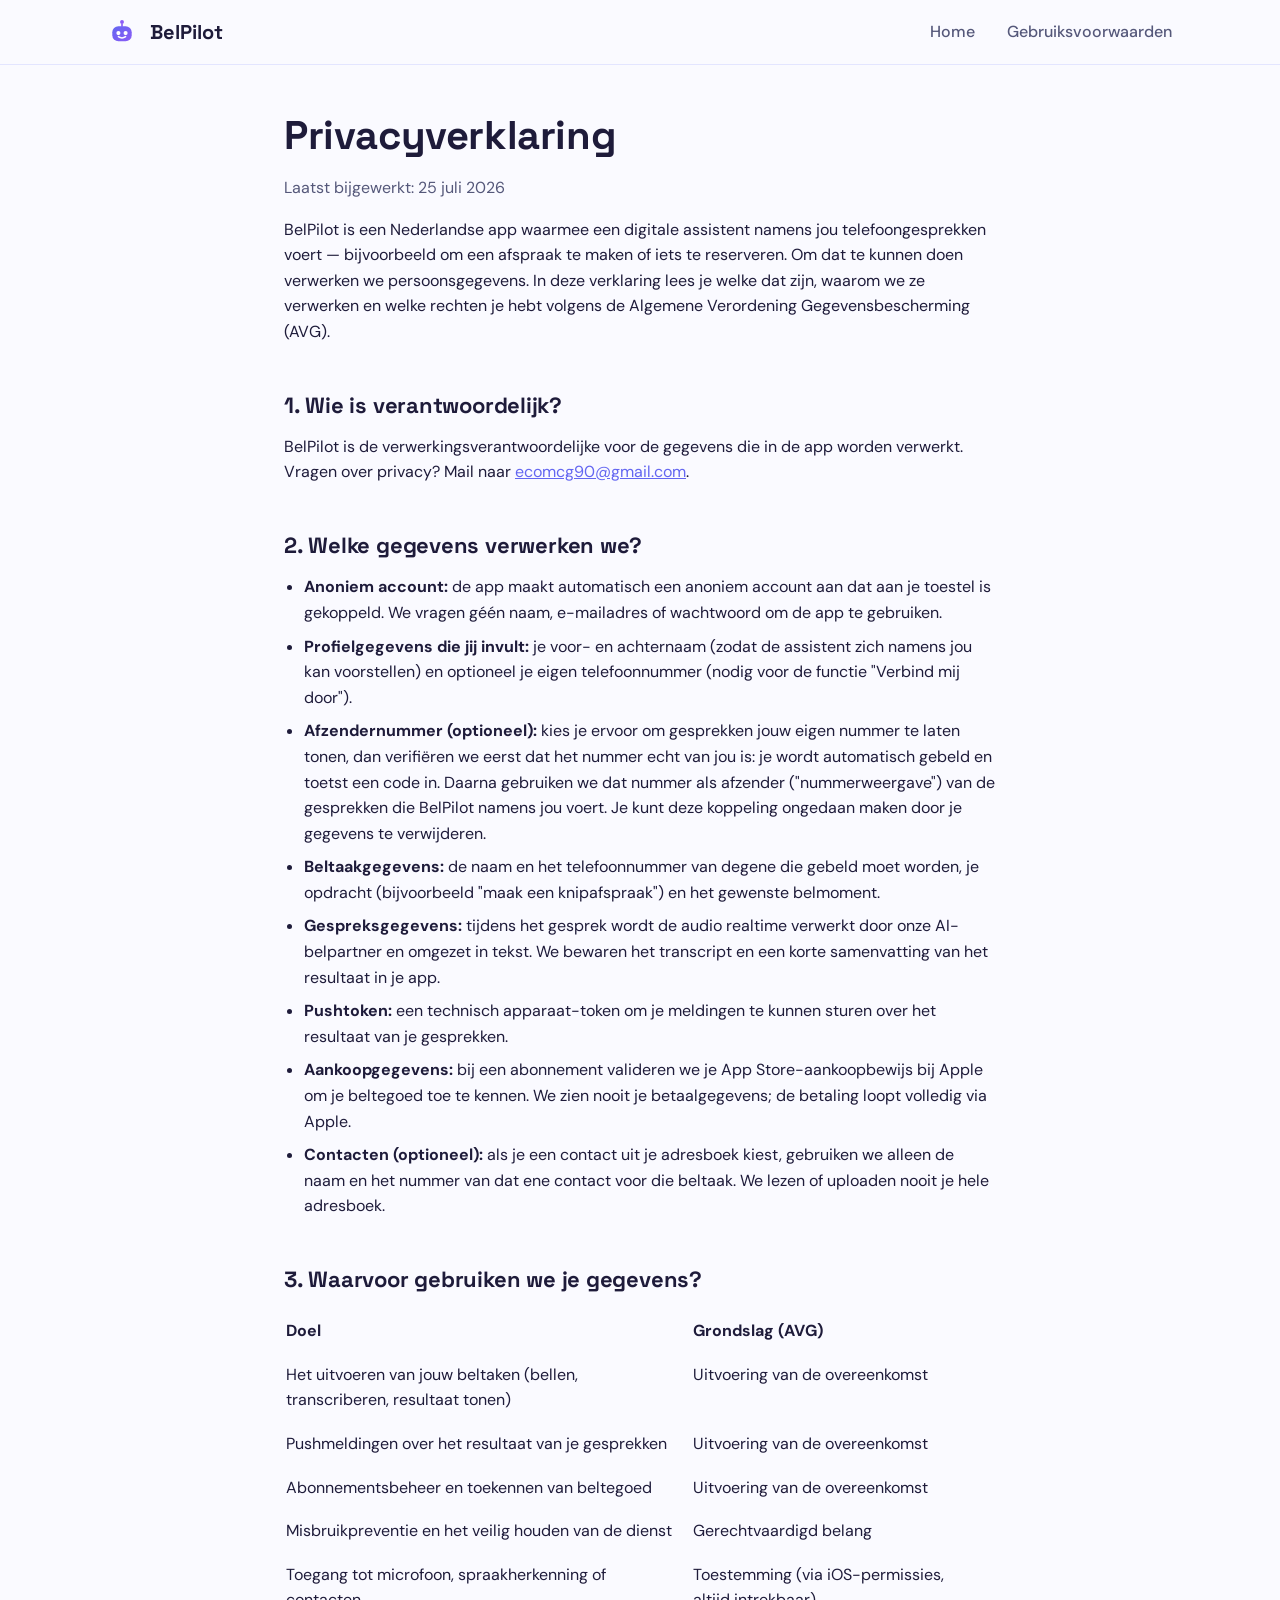
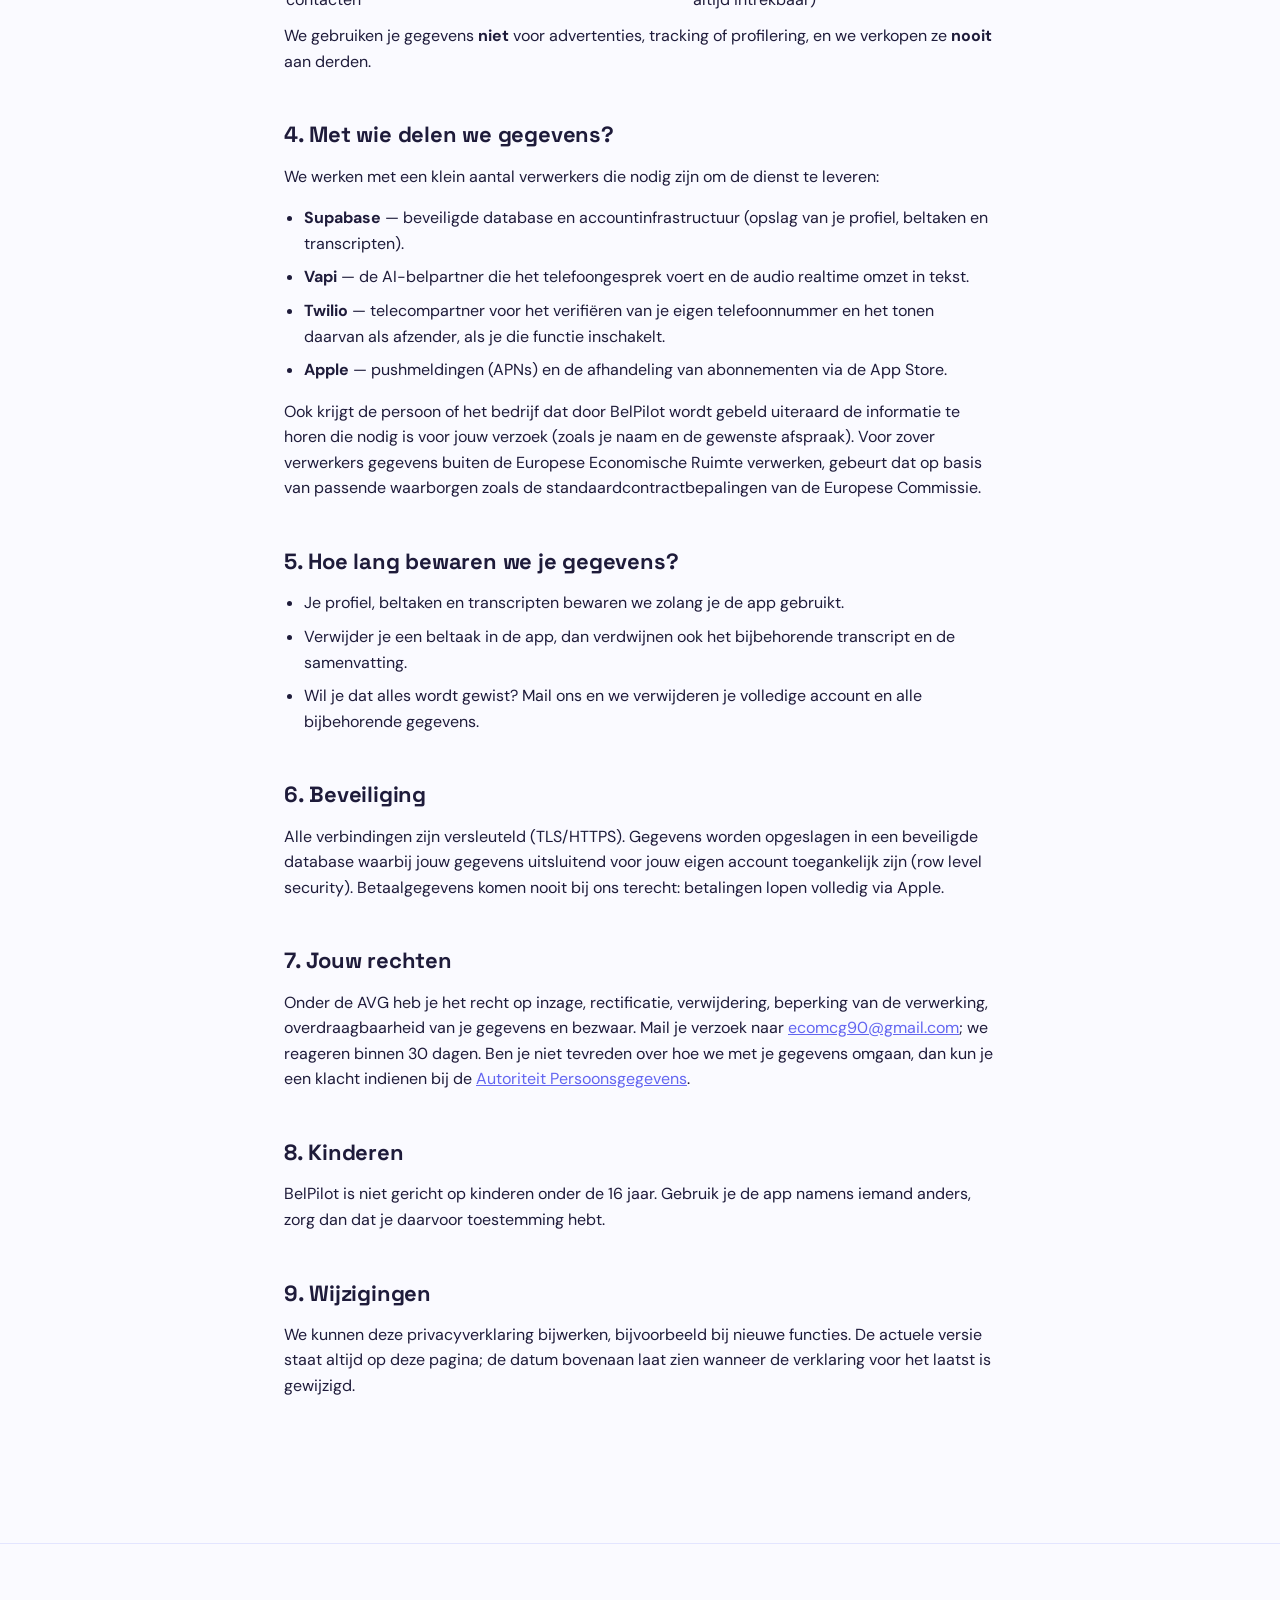
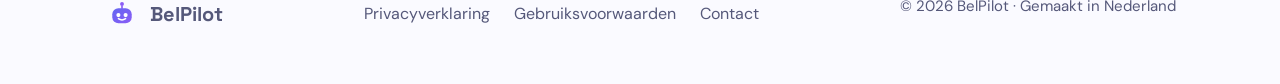
==== privacy.html @ 825c0ceb "BelPilot-website: premium one-pager (licht thema) + privacy en voorwaarden Co-Authored-By: Claude Fa" ====
<!DOCTYPE html>
<html lang="nl">
<head>
  <meta charset="utf-8">
  <meta name="viewport" content="width=device-width, initial-scale=1">
  <title>Privacyverklaring — BelPilot</title>
  <meta name="description" content="Privacyverklaring van BelPilot: welke gegevens we verwerken, waarom, hoe lang, en welke rechten je hebt onder de AVG.">
  <link rel="icon" type="image/svg+xml" href="logo.svg">
  <link rel="preconnect" href="https://fonts.googleapis.com">
  <link rel="preconnect" href="https://fonts.gstatic.com" crossorigin>
  <link href="https://fonts.googleapis.com/css2?family=DM+Sans:wght@400;500;700&family=Space+Grotesk:wght@500;600;700&display=swap" rel="stylesheet">
  <link rel="stylesheet" href="style.css">
</head>
<body>

<header class="nav">
  <div class="container nav-inner">
    <a class="merk" href="index.html">
      <img src="logo.svg" alt="" width="36" height="36">
      BelPilot
    </a>
    <nav class="nav-links" aria-label="Hoofdnavigatie">
      <a href="index.html">Home</a>
      <a href="voorwaarden.html">Gebruiksvoorwaarden</a>
    </nav>
  </div>
</header>

<main class="juridisch">
  <h1>Privacyverklaring</h1>
  <p class="bijgewerkt">Laatst bijgewerkt: 25 juli 2026</p>

  <p>BelPilot is een Nederlandse app waarmee een digitale assistent namens jou telefoongesprekken voert — bijvoorbeeld om een afspraak te maken of iets te reserveren. Om dat te kunnen doen verwerken we persoonsgegevens. In deze verklaring lees je welke dat zijn, waarom we ze verwerken en welke rechten je hebt volgens de Algemene Verordening Gegevensbescherming (AVG).</p>

  <h2>1. Wie is verantwoordelijk?</h2>
  <p>BelPilot is de verwerkingsverantwoordelijke voor de gegevens die in de app worden verwerkt. Vragen over privacy? Mail naar <a href="mailto:ecomcg90@gmail.com">ecomcg90@gmail.com</a>.</p>

  <h2>2. Welke gegevens verwerken we?</h2>
  <ul>
    <li><strong>Anoniem account:</strong> de app maakt automatisch een anoniem account aan dat aan je toestel is gekoppeld. We vragen géén naam, e-mailadres of wachtwoord om de app te gebruiken.</li>
    <li><strong>Profielgegevens die jij invult:</strong> je voor- en achternaam (zodat de assistent zich namens jou kan voorstellen) en optioneel je eigen telefoonnummer (nodig voor de functie "Verbind mij door").</li>
    <li><strong>Afzendernummer (optioneel):</strong> kies je ervoor om gesprekken jouw eigen nummer te laten tonen, dan verifiëren we eerst dat het nummer echt van jou is: je wordt automatisch gebeld en toetst een code in. Daarna gebruiken we dat nummer als afzender ("nummerweergave") van de gesprekken die BelPilot namens jou voert. Je kunt deze koppeling ongedaan maken door je gegevens te verwijderen.</li>
    <li><strong>Beltaakgegevens:</strong> de naam en het telefoonnummer van degene die gebeld moet worden, je opdracht (bijvoorbeeld "maak een knipafspraak") en het gewenste belmoment.</li>
    <li><strong>Gespreksgegevens:</strong> tijdens het gesprek wordt de audio realtime verwerkt door onze AI-belpartner en omgezet in tekst. We bewaren het transcript en een korte samenvatting van het resultaat in je app.</li>
    <li><strong>Pushtoken:</strong> een technisch apparaat-token om je meldingen te kunnen sturen over het resultaat van je gesprekken.</li>
    <li><strong>Aankoopgegevens:</strong> bij een abonnement valideren we je App Store-aankoopbewijs bij Apple om je beltegoed toe te kennen. We zien nooit je betaalgegevens; de betaling loopt volledig via Apple.</li>
    <li><strong>Contacten (optioneel):</strong> als je een contact uit je adresboek kiest, gebruiken we alleen de naam en het nummer van dat ene contact voor die beltaak. We lezen of uploaden nooit je hele adresboek.</li>
  </ul>

  <h2>3. Waarvoor gebruiken we je gegevens?</h2>
  <table>
    <tr><th>Doel</th><th>Grondslag (AVG)</th></tr>
    <tr><td>Het uitvoeren van jouw beltaken (bellen, transcriberen, resultaat tonen)</td><td>Uitvoering van de overeenkomst</td></tr>
    <tr><td>Pushmeldingen over het resultaat van je gesprekken</td><td>Uitvoering van de overeenkomst</td></tr>
    <tr><td>Abonnementsbeheer en toekennen van beltegoed</td><td>Uitvoering van de overeenkomst</td></tr>
    <tr><td>Misbruikpreventie en het veilig houden van de dienst</td><td>Gerechtvaardigd belang</td></tr>
    <tr><td>Toegang tot microfoon, spraakherkenning of contacten</td><td>Toestemming (via iOS-permissies, altijd intrekbaar)</td></tr>
  </table>
  <p>We gebruiken je gegevens <strong>niet</strong> voor advertenties, tracking of profilering, en we verkopen ze <strong>nooit</strong> aan derden.</p>

  <h2>4. Met wie delen we gegevens?</h2>
  <p>We werken met een klein aantal verwerkers die nodig zijn om de dienst te leveren:</p>
  <ul>
    <li><strong>Supabase</strong> — beveiligde database en accountinfrastructuur (opslag van je profiel, beltaken en transcripten).</li>
    <li><strong>Vapi</strong> — de AI-belpartner die het telefoongesprek voert en de audio realtime omzet in tekst.</li>
    <li><strong>Twilio</strong> — telecompartner voor het verifiëren van je eigen telefoonnummer en het tonen daarvan als afzender, als je die functie inschakelt.</li>
    <li><strong>Apple</strong> — pushmeldingen (APNs) en de afhandeling van abonnementen via de App Store.</li>
  </ul>
  <p>Ook krijgt de persoon of het bedrijf dat door BelPilot wordt gebeld uiteraard de informatie te horen die nodig is voor jouw verzoek (zoals je naam en de gewenste afspraak). Voor zover verwerkers gegevens buiten de Europese Economische Ruimte verwerken, gebeurt dat op basis van passende waarborgen zoals de standaardcontractbepalingen van de Europese Commissie.</p>

  <h2>5. Hoe lang bewaren we je gegevens?</h2>
  <ul>
    <li>Je profiel, beltaken en transcripten bewaren we zolang je de app gebruikt.</li>
    <li>Verwijder je een beltaak in de app, dan verdwijnen ook het bijbehorende transcript en de samenvatting.</li>
    <li>Wil je dat alles wordt gewist? Mail ons en we verwijderen je volledige account en alle bijbehorende gegevens.</li>
  </ul>

  <h2>6. Beveiliging</h2>
  <p>Alle verbindingen zijn versleuteld (TLS/HTTPS). Gegevens worden opgeslagen in een beveiligde database waarbij jouw gegevens uitsluitend voor jouw eigen account toegankelijk zijn (row level security). Betaalgegevens komen nooit bij ons terecht: betalingen lopen volledig via Apple.</p>

  <h2>7. Jouw rechten</h2>
  <p>Onder de AVG heb je het recht op inzage, rectificatie, verwijdering, beperking van de verwerking, overdraagbaarheid van je gegevens en bezwaar. Mail je verzoek naar <a href="mailto:ecomcg90@gmail.com">ecomcg90@gmail.com</a>; we reageren binnen 30 dagen. Ben je niet tevreden over hoe we met je gegevens omgaan, dan kun je een klacht indienen bij de <a href="https://www.autoriteitpersoonsgegevens.nl" rel="noopener">Autoriteit Persoonsgegevens</a>.</p>

  <h2>8. Kinderen</h2>
  <p>BelPilot is niet gericht op kinderen onder de 16 jaar. Gebruik je de app namens iemand anders, zorg dan dat je daarvoor toestemming hebt.</p>

  <h2>9. Wijzigingen</h2>
  <p>We kunnen deze privacyverklaring bijwerken, bijvoorbeeld bij nieuwe functies. De actuele versie staat altijd op deze pagina; de datum bovenaan laat zien wanneer de verklaring voor het laatst is gewijzigd.</p>
</main>

<footer class="voet">
  <div class="container voet-inner">
    <a class="merk" href="index.html">
      <img src="logo.svg" alt="" width="36" height="36">
      BelPilot
    </a>
    <nav aria-label="Voettekst">
      <a href="privacy.html">Privacyverklaring</a>
      <a href="voorwaarden.html">Gebruiksvoorwaarden</a>
      <a href="mailto:ecomcg90@gmail.com">Contact</a>
    </nav>
    <p class="copy">&copy; 2026 BelPilot &middot; Gemaakt in Nederland</p>
  </div>
</footer>

</body>
</html>
---- style.css ----
/* BelBuddy huisstijl — tokens uit de app (AI-Fris): indigo/violet, licht, flat. */
:root {
  --primair: #6366f1;
  --secundair: #8b5cf6;
  --achtergrond: #fafaff;
  --oppervlak: #ffffff;
  --tekst: #1e1b3a;
  --tekst-zacht: #55587a;
  --rand: #e3e5ff;
  --succes: #10b981;
  --ring: #6366f1;
  --radius: 16px;
  --schaduw: 0 3px 12px rgba(99, 102, 241, .10);
  --space-1: 4px; --space-2: 8px; --space-3: 16px; --space-4: 24px;
  --space-5: 32px; --space-6: 48px; --space-7: 64px; --space-8: 96px;
}

* { box-sizing: border-box; }
html { scroll-behavior: smooth; }
@media (prefers-reduced-motion: reduce) {
  html { scroll-behavior: auto; }
  *, *::before, *::after { animation: none !important; transition: none !important; }
}

body {
  margin: 0;
  font-family: "DM Sans", system-ui, -apple-system, "Segoe UI", sans-serif;
  font-size: 16px;
  line-height: 1.6;
  color: var(--tekst);
  background: var(--achtergrond);
  -webkit-text-size-adjust: 100%;
}

h1, h2, h3 {
  font-family: "Space Grotesk", "DM Sans", system-ui, sans-serif;
  line-height: 1.15;
  margin: 0 0 var(--space-3);
  letter-spacing: -.01em;
}
h1 { font-size: clamp(2rem, 5vw, 3.25rem); font-weight: 700; }
h2 { font-size: clamp(1.5rem, 3.5vw, 2.25rem); font-weight: 700; }
h3 { font-size: 1.125rem; font-weight: 600; }
p { margin: 0 0 var(--space-3); }
a { color: var(--primair); }
a:focus-visible, button:focus-visible, summary:focus-visible {
  outline: 3px solid var(--ring);
  outline-offset: 2px;
  border-radius: 6px;
}
img, svg { max-width: 100%; height: auto; }

.container { max-width: 1120px; margin: 0 auto; padding: 0 var(--space-4); }
.sectie { padding: var(--space-7) 0; }
.sectie-kop { max-width: 640px; margin: 0 auto var(--space-6); text-align: center; }
.sectie-kop p { color: var(--tekst-zacht); }

/* Navigatie */
.nav {
  position: sticky; top: 0; z-index: 40;
  background: rgba(250, 250, 255, .92);
  backdrop-filter: blur(8px);
  border-bottom: 1px solid var(--rand);
}
.nav-inner {
  display: flex; align-items: center; gap: var(--space-4);
  min-height: 64px;
}
.merk {
  display: flex; align-items: center; gap: 10px;
  font-family: "Space Grotesk", sans-serif; font-weight: 700; font-size: 1.25rem;
  color: var(--tekst); text-decoration: none;
}
.merk img { width: 36px; height: 36px; }
.nav-links { display: none; gap: var(--space-4); margin-left: auto; }
.nav-links a {
  color: var(--tekst-zacht); text-decoration: none; font-weight: 500;
  padding: 10px 4px; min-height: 44px; display: inline-flex; align-items: center;
}
.nav-links a:hover { color: var(--primair); }
@media (min-width: 768px) { .nav-links { display: flex; } }

/* Knoppen */
.knop {
  display: inline-flex; align-items: center; justify-content: center; gap: 8px;
  min-height: 48px; padding: 12px 24px;
  border-radius: 999px; border: 0;
  font: inherit; font-weight: 700; text-decoration: none;
  cursor: pointer; transition: background-color .18s ease, color .18s ease;
}
.knop-primair { background: var(--primair); color: #fff; }
.knop-primair:hover { background: #4f52e0; }
.knop-secundair {
  background: var(--oppervlak); color: var(--primair);
  border: 1.5px solid var(--rand);
}
.knop-secundair:hover { border-color: var(--primair); }

/* Hero */
.hero { padding: var(--space-7) 0 var(--space-8); }
.hero-grid { display: grid; gap: var(--space-6); align-items: center; }
@media (min-width: 900px) { .hero-grid { grid-template-columns: 1.1fr .9fr; } }
.hero p.intro { font-size: 1.25rem; color: var(--tekst-zacht); max-width: 34em; }
.hero-cta { display: flex; flex-wrap: wrap; gap: var(--space-3); margin-top: var(--space-4); }
.hero-noot { margin-top: var(--space-3); color: var(--tekst-zacht); font-size: .9375rem; }
.accent { color: var(--primair); }

/* Telefoonmodel */
.telefoon-wrap { display: flex; justify-content: center; }
.telefoon {
  width: min(320px, 82vw);
  border: 10px solid var(--tekst);
  border-radius: 44px;
  background: var(--achtergrond);
  box-shadow: var(--schaduw);
  padding: 22px 14px 18px;
}
.telefoon-kop { display: flex; align-items: center; gap: 10px; margin-bottom: 14px; }
.telefoon-kop img { width: 30px; height: 30px; }
.telefoon-kop strong { font-family: "Space Grotesk", sans-serif; }
.taak {
  background: var(--oppervlak); border-radius: 14px;
  padding: 12px 14px; margin-bottom: 10px;
  box-shadow: var(--schaduw);
  display: flex; gap: 10px; align-items: center;
  font-size: .875rem;
}
.taak .stip { flex: none; width: 34px; height: 34px; border-radius: 50%; display: grid; place-items: center; }
.taak .stip svg { width: 18px; height: 18px; }
.taak small { display: block; color: var(--tekst-zacht); }
.stip-actief { background: #eef0ff; color: var(--primair); }
.stip-gelukt { background: #e7f8f1; color: var(--succes); }
.stip-gepland { background: #f3efff; color: var(--secundair); }

/* Kaarten */
.kaart-grid { display: grid; gap: var(--space-4); }
@media (min-width: 640px) { .kaart-grid { grid-template-columns: repeat(2, 1fr); } }
@media (min-width: 1024px) { .kaart-grid-3 { grid-template-columns: repeat(3, 1fr); } }
.kaart {
  background: var(--oppervlak);
  border: 1px solid var(--rand);
  border-radius: var(--radius);
  padding: var(--space-4);
}
.kaart .icoon {
  width: 44px; height: 44px; border-radius: 12px;
  background: #eef0ff; color: var(--primair);
  display: grid; place-items: center; margin-bottom: var(--space-3);
}
.kaart .icoon svg { width: 22px; height: 22px; }
.kaart p { color: var(--tekst-zacht); margin: 0; }

/* Stappen */
.stap { text-align: center; }
.stap .nummer {
  width: 44px; height: 44px; margin: 0 auto var(--space-3);
  border-radius: 50%; background: var(--primair); color: #fff;
  display: grid; place-items: center;
  font-family: "Space Grotesk", sans-serif; font-weight: 700; font-size: 1.125rem;
}
.stap p { color: var(--tekst-zacht); }

/* Prijzen */
.prijs-kaart { display: flex; flex-direction: column; }
.prijs-kaart.populair { border: 2px solid var(--primair); position: relative; }
.prijs-chip {
  position: absolute; top: -14px; left: 50%; transform: translateX(-50%);
  background: var(--primair); color: #fff;
  font-size: .8125rem; font-weight: 700;
  padding: 4px 14px; border-radius: 999px;
}
.prijs { font-family: "Space Grotesk", sans-serif; font-size: 2rem; font-weight: 700; }
.prijs small { font-size: 1rem; font-weight: 500; color: var(--tekst-zacht); }
.prijs-kaart ul { list-style: none; padding: 0; margin: 0 0 var(--space-4); }
.prijs-kaart li { display: flex; gap: 10px; align-items: flex-start; padding: 6px 0; color: var(--tekst-zacht); }
.prijs-kaart li svg { flex: none; width: 20px; height: 20px; color: var(--succes); margin-top: 3px; }
.prijs-noot { text-align: center; color: var(--tekst-zacht); font-size: .9375rem; max-width: 640px; margin: var(--space-4) auto 0; }

/* FAQ */
.faq { max-width: 720px; margin: 0 auto; }
.faq details {
  background: var(--oppervlak); border: 1px solid var(--rand);
  border-radius: var(--radius); margin-bottom: var(--space-3);
}
.faq summary {
  cursor: pointer; font-weight: 600; padding: var(--space-3) var(--space-4);
  min-height: 44px; display: flex; align-items: center; justify-content: space-between; gap: var(--space-3);
  list-style: none;
}
.faq summary::-webkit-details-marker { display: none; }
.faq summary::after {
  content: ""; flex: none; width: 10px; height: 10px;
  border-right: 2px solid var(--tekst-zacht); border-bottom: 2px solid var(--tekst-zacht);
  transform: rotate(45deg); transition: transform .18s ease;
}
.faq details[open] summary::after { transform: rotate(-135deg); }
.faq details p { padding: 0 var(--space-4) var(--space-4); margin: 0; color: var(--tekst-zacht); }

/* Slot-CTA */
.slot {
  background: linear-gradient(135deg, var(--primair), var(--secundair));
  border-radius: 24px; color: #fff; text-align: center;
  padding: var(--space-7) var(--space-4);
}
.slot h2 { color: #fff; }
.slot p { color: rgba(255, 255, 255, .9); max-width: 36em; margin-inline: auto; }
.slot .knop { background: #fff; color: var(--primair); }
.slot .knop:hover { background: #eef0ff; }

/* Voettekst */
.voet { border-top: 1px solid var(--rand); padding: var(--space-6) 0; margin-top: var(--space-7); }
.voet-inner { display: flex; flex-wrap: wrap; gap: var(--space-4); align-items: center; justify-content: space-between; }
.voet nav { display: flex; flex-wrap: wrap; gap: var(--space-4); }
.voet a { color: var(--tekst-zacht); text-decoration: none; min-height: 44px; display: inline-flex; align-items: center; }
.voet a:hover { color: var(--primair); }
.voet .copy { color: var(--tekst-zacht); font-size: .9375rem; }

/* Juridische pagina's */
.juridisch { max-width: 760px; margin: 0 auto; padding: var(--space-6) var(--space-4) var(--space-7); }
.juridisch h1 { font-size: clamp(1.75rem, 4vw, 2.5rem); }
.juridisch h2 { font-size: 1.375rem; margin-top: var(--space-6); }
.juridisch .bijgewerkt { color: var(--tekst-zacht); }
.juridisch ul { padding-left: 1.25em; }
.juridisch li { margin-bottom: var(--space-2); }
.juridisch td, .juridisch th { text-align: left; padding: 8px 12px 8px 0; vertical-align: top; }
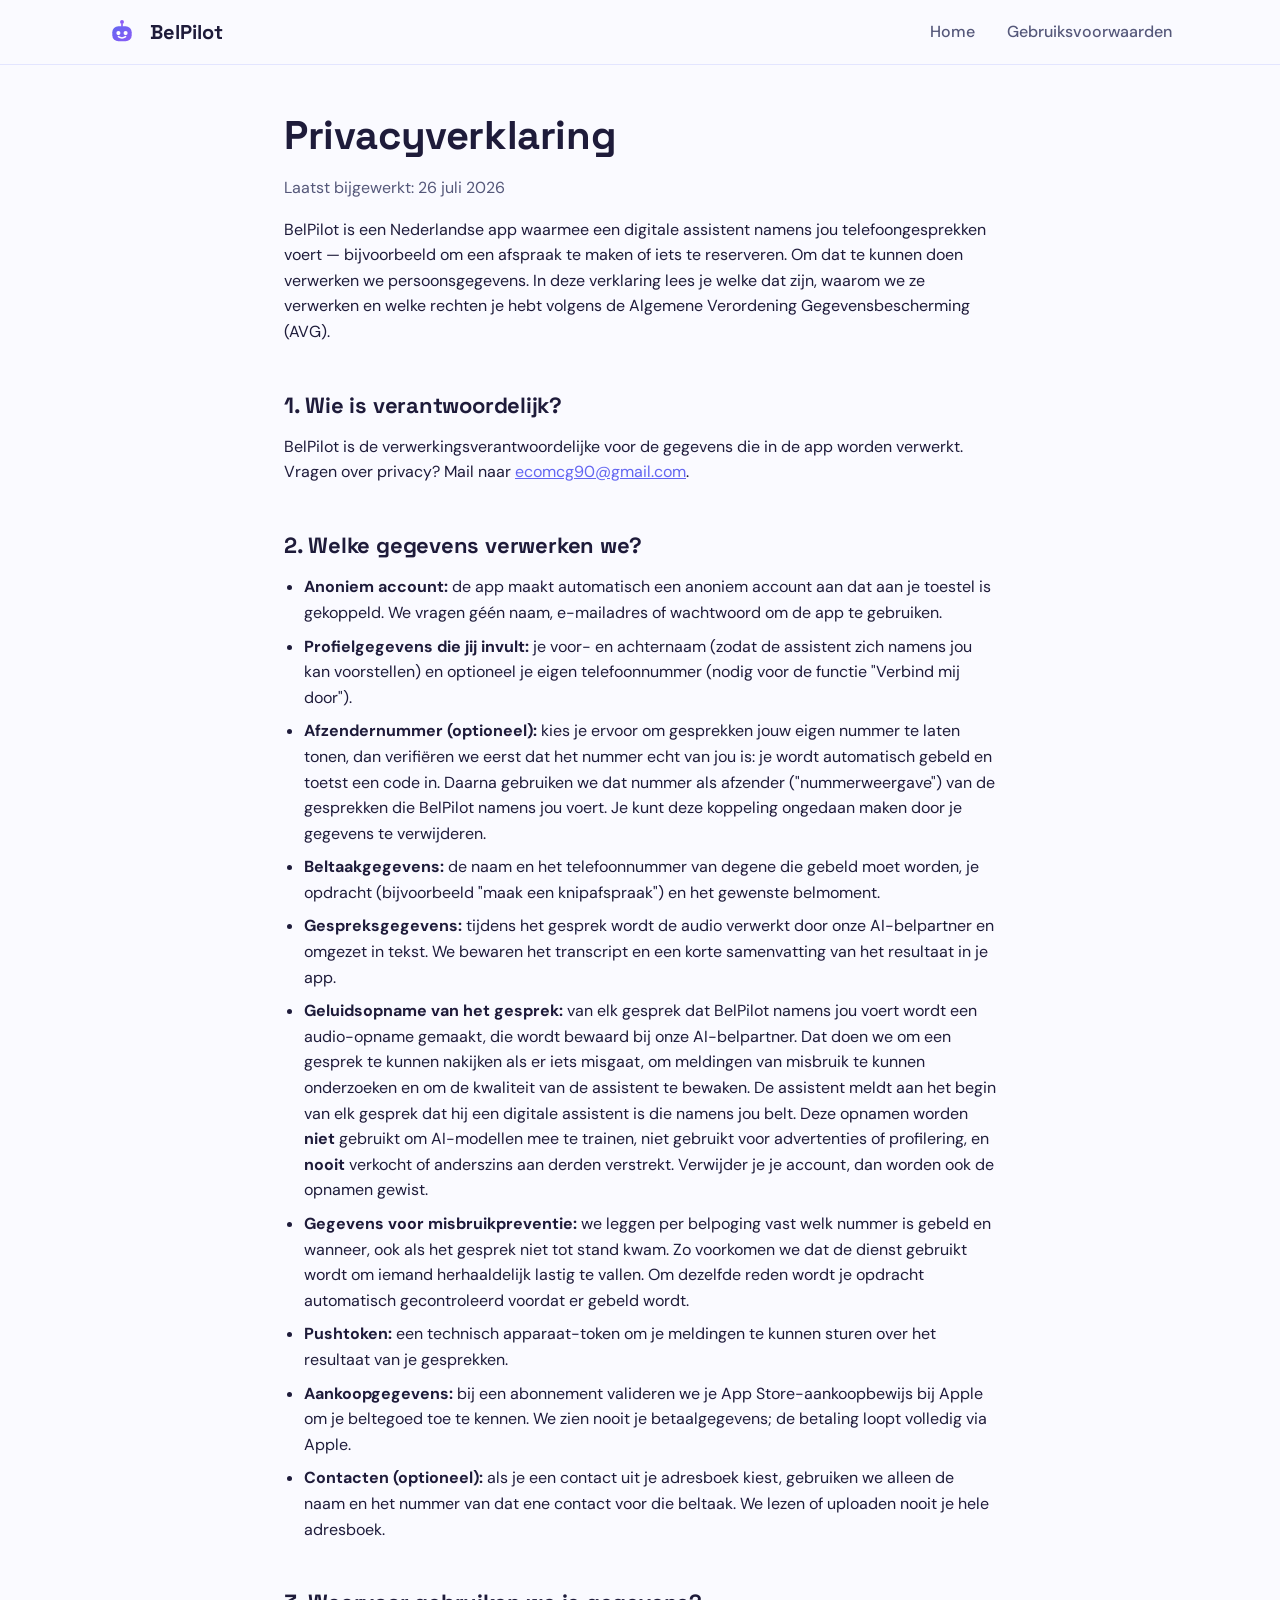
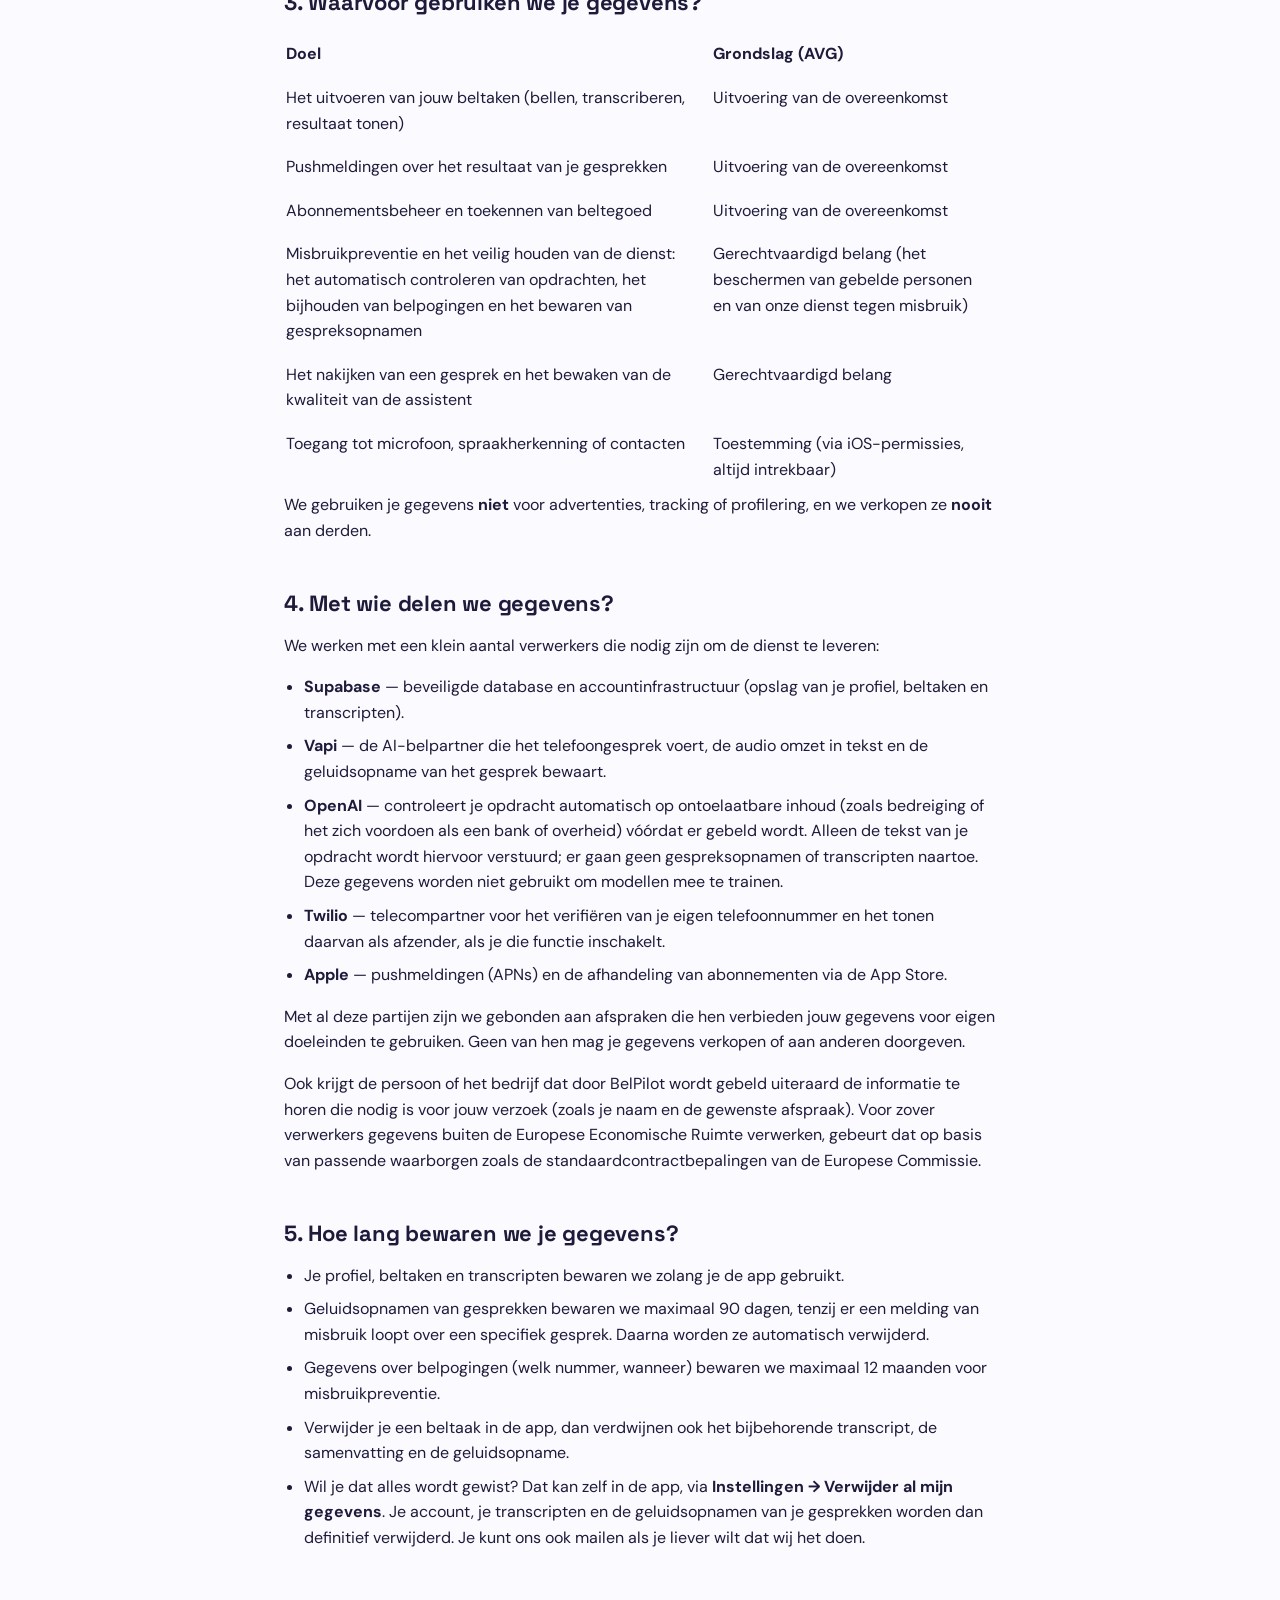
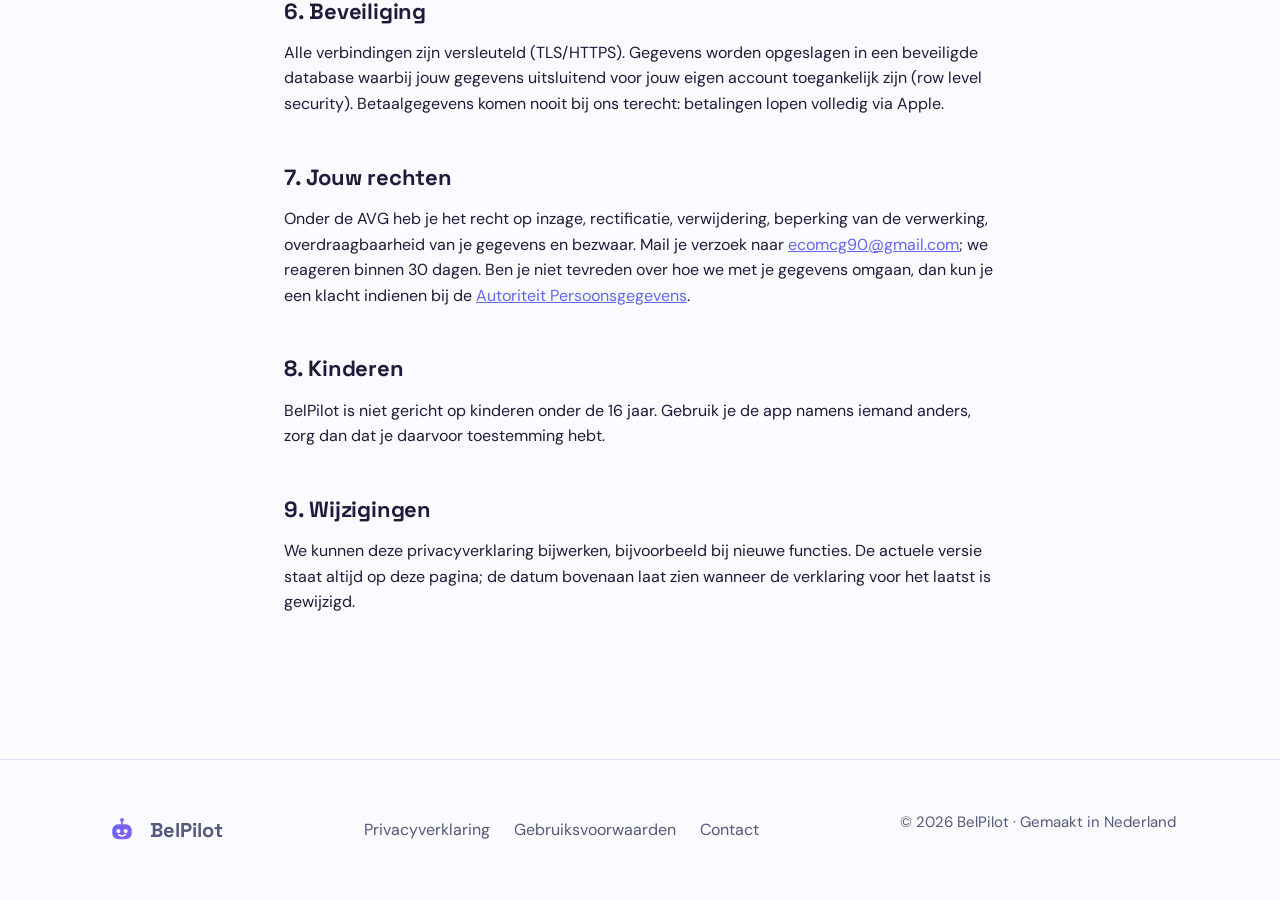
==== commit b3bbe010: "Opnames, moderatie en misbruikpreventie in de juridische teksten De app is uitgebreid met dingen die" ====
--- a/privacy.html
+++ b/privacy.html
@@ -28,7 +28,7 @@
 
 <main class="juridisch">
   <h1>Privacyverklaring</h1>
-  <p class="bijgewerkt">Laatst bijgewerkt: 25 juli 2026</p>
+  <p class="bijgewerkt">Laatst bijgewerkt: 26 juli 2026</p>
 
   <p>BelPilot is een Nederlandse app waarmee een digitale assistent namens jou telefoongesprekken voert — bijvoorbeeld om een afspraak te maken of iets te reserveren. Om dat te kunnen doen verwerken we persoonsgegevens. In deze verklaring lees je welke dat zijn, waarom we ze verwerken en welke rechten je hebt volgens de Algemene Verordening Gegevensbescherming (AVG).</p>
 
@@ -41,7 +41,9 @@
     <li><strong>Profielgegevens die jij invult:</strong> je voor- en achternaam (zodat de assistent zich namens jou kan voorstellen) en optioneel je eigen telefoonnummer (nodig voor de functie "Verbind mij door").</li>
     <li><strong>Afzendernummer (optioneel):</strong> kies je ervoor om gesprekken jouw eigen nummer te laten tonen, dan verifiëren we eerst dat het nummer echt van jou is: je wordt automatisch gebeld en toetst een code in. Daarna gebruiken we dat nummer als afzender ("nummerweergave") van de gesprekken die BelPilot namens jou voert. Je kunt deze koppeling ongedaan maken door je gegevens te verwijderen.</li>
     <li><strong>Beltaakgegevens:</strong> de naam en het telefoonnummer van degene die gebeld moet worden, je opdracht (bijvoorbeeld "maak een knipafspraak") en het gewenste belmoment.</li>
-    <li><strong>Gespreksgegevens:</strong> tijdens het gesprek wordt de audio realtime verwerkt door onze AI-belpartner en omgezet in tekst. We bewaren het transcript en een korte samenvatting van het resultaat in je app.</li>
+    <li><strong>Gespreksgegevens:</strong> tijdens het gesprek wordt de audio verwerkt door onze AI-belpartner en omgezet in tekst. We bewaren het transcript en een korte samenvatting van het resultaat in je app.</li>
+    <li><strong>Geluidsopname van het gesprek:</strong> van elk gesprek dat BelPilot namens jou voert wordt een audio-opname gemaakt, die wordt bewaard bij onze AI-belpartner. Dat doen we om een gesprek te kunnen nakijken als er iets misgaat, om meldingen van misbruik te kunnen onderzoeken en om de kwaliteit van de assistent te bewaken. De assistent meldt aan het begin van elk gesprek dat hij een digitale assistent is die namens jou belt. Deze opnamen worden <strong>niet</strong> gebruikt om AI-modellen mee te trainen, niet gebruikt voor advertenties of profilering, en <strong>nooit</strong> verkocht of anderszins aan derden verstrekt. Verwijder je je account, dan worden ook de opnamen gewist.</li>
+    <li><strong>Gegevens voor misbruikpreventie:</strong> we leggen per belpoging vast welk nummer is gebeld en wanneer, ook als het gesprek niet tot stand kwam. Zo voorkomen we dat de dienst gebruikt wordt om iemand herhaaldelijk lastig te vallen. Om dezelfde reden wordt je opdracht automatisch gecontroleerd voordat er gebeld wordt.</li>
     <li><strong>Pushtoken:</strong> een technisch apparaat-token om je meldingen te kunnen sturen over het resultaat van je gesprekken.</li>
     <li><strong>Aankoopgegevens:</strong> bij een abonnement valideren we je App Store-aankoopbewijs bij Apple om je beltegoed toe te kennen. We zien nooit je betaalgegevens; de betaling loopt volledig via Apple.</li>
     <li><strong>Contacten (optioneel):</strong> als je een contact uit je adresboek kiest, gebruiken we alleen de naam en het nummer van dat ene contact voor die beltaak. We lezen of uploaden nooit je hele adresboek.</li>
@@ -53,7 +55,8 @@
     <tr><td>Het uitvoeren van jouw beltaken (bellen, transcriberen, resultaat tonen)</td><td>Uitvoering van de overeenkomst</td></tr>
     <tr><td>Pushmeldingen over het resultaat van je gesprekken</td><td>Uitvoering van de overeenkomst</td></tr>
     <tr><td>Abonnementsbeheer en toekennen van beltegoed</td><td>Uitvoering van de overeenkomst</td></tr>
-    <tr><td>Misbruikpreventie en het veilig houden van de dienst</td><td>Gerechtvaardigd belang</td></tr>
+    <tr><td>Misbruikpreventie en het veilig houden van de dienst: het automatisch controleren van opdrachten, het bijhouden van belpogingen en het bewaren van gespreksopnamen</td><td>Gerechtvaardigd belang (het beschermen van gebelde personen en van onze dienst tegen misbruik)</td></tr>
+    <tr><td>Het nakijken van een gesprek en het bewaken van de kwaliteit van de assistent</td><td>Gerechtvaardigd belang</td></tr>
     <tr><td>Toegang tot microfoon, spraakherkenning of contacten</td><td>Toestemming (via iOS-permissies, altijd intrekbaar)</td></tr>
   </table>
   <p>We gebruiken je gegevens <strong>niet</strong> voor advertenties, tracking of profilering, en we verkopen ze <strong>nooit</strong> aan derden.</p>
@@ -62,17 +65,21 @@
   <p>We werken met een klein aantal verwerkers die nodig zijn om de dienst te leveren:</p>
   <ul>
     <li><strong>Supabase</strong> — beveiligde database en accountinfrastructuur (opslag van je profiel, beltaken en transcripten).</li>
-    <li><strong>Vapi</strong> — de AI-belpartner die het telefoongesprek voert en de audio realtime omzet in tekst.</li>
+    <li><strong>Vapi</strong> — de AI-belpartner die het telefoongesprek voert, de audio omzet in tekst en de geluidsopname van het gesprek bewaart.</li>
+    <li><strong>OpenAI</strong> — controleert je opdracht automatisch op ontoelaatbare inhoud (zoals bedreiging of het zich voordoen als een bank of overheid) vóórdat er gebeld wordt. Alleen de tekst van je opdracht wordt hiervoor verstuurd; er gaan geen gespreksopnamen of transcripten naartoe. Deze gegevens worden niet gebruikt om modellen mee te trainen.</li>
     <li><strong>Twilio</strong> — telecompartner voor het verifiëren van je eigen telefoonnummer en het tonen daarvan als afzender, als je die functie inschakelt.</li>
     <li><strong>Apple</strong> — pushmeldingen (APNs) en de afhandeling van abonnementen via de App Store.</li>
   </ul>
+  <p>Met al deze partijen zijn we gebonden aan afspraken die hen verbieden jouw gegevens voor eigen doeleinden te gebruiken. Geen van hen mag je gegevens verkopen of aan anderen doorgeven.</p>
   <p>Ook krijgt de persoon of het bedrijf dat door BelPilot wordt gebeld uiteraard de informatie te horen die nodig is voor jouw verzoek (zoals je naam en de gewenste afspraak). Voor zover verwerkers gegevens buiten de Europese Economische Ruimte verwerken, gebeurt dat op basis van passende waarborgen zoals de standaardcontractbepalingen van de Europese Commissie.</p>
 
   <h2>5. Hoe lang bewaren we je gegevens?</h2>
   <ul>
     <li>Je profiel, beltaken en transcripten bewaren we zolang je de app gebruikt.</li>
-    <li>Verwijder je een beltaak in de app, dan verdwijnen ook het bijbehorende transcript en de samenvatting.</li>
-    <li>Wil je dat alles wordt gewist? Mail ons en we verwijderen je volledige account en alle bijbehorende gegevens.</li>
+    <li>Geluidsopnamen van gesprekken bewaren we maximaal 90 dagen, tenzij er een melding van misbruik loopt over een specifiek gesprek. Daarna worden ze automatisch verwijderd.</li>
+    <li>Gegevens over belpogingen (welk nummer, wanneer) bewaren we maximaal 12 maanden voor misbruikpreventie.</li>
+    <li>Verwijder je een beltaak in de app, dan verdwijnen ook het bijbehorende transcript, de samenvatting en de geluidsopname.</li>
+    <li>Wil je dat alles wordt gewist? Dat kan zelf in de app, via <strong>Instellingen → Verwijder al mijn gegevens</strong>. Je account, je transcripten en de geluidsopnamen van je gesprekken worden dan definitief verwijderd. Je kunt ons ook mailen als je liever wilt dat wij het doen.</li>
   </ul>
 
   <h2>6. Beveiliging</h2>
